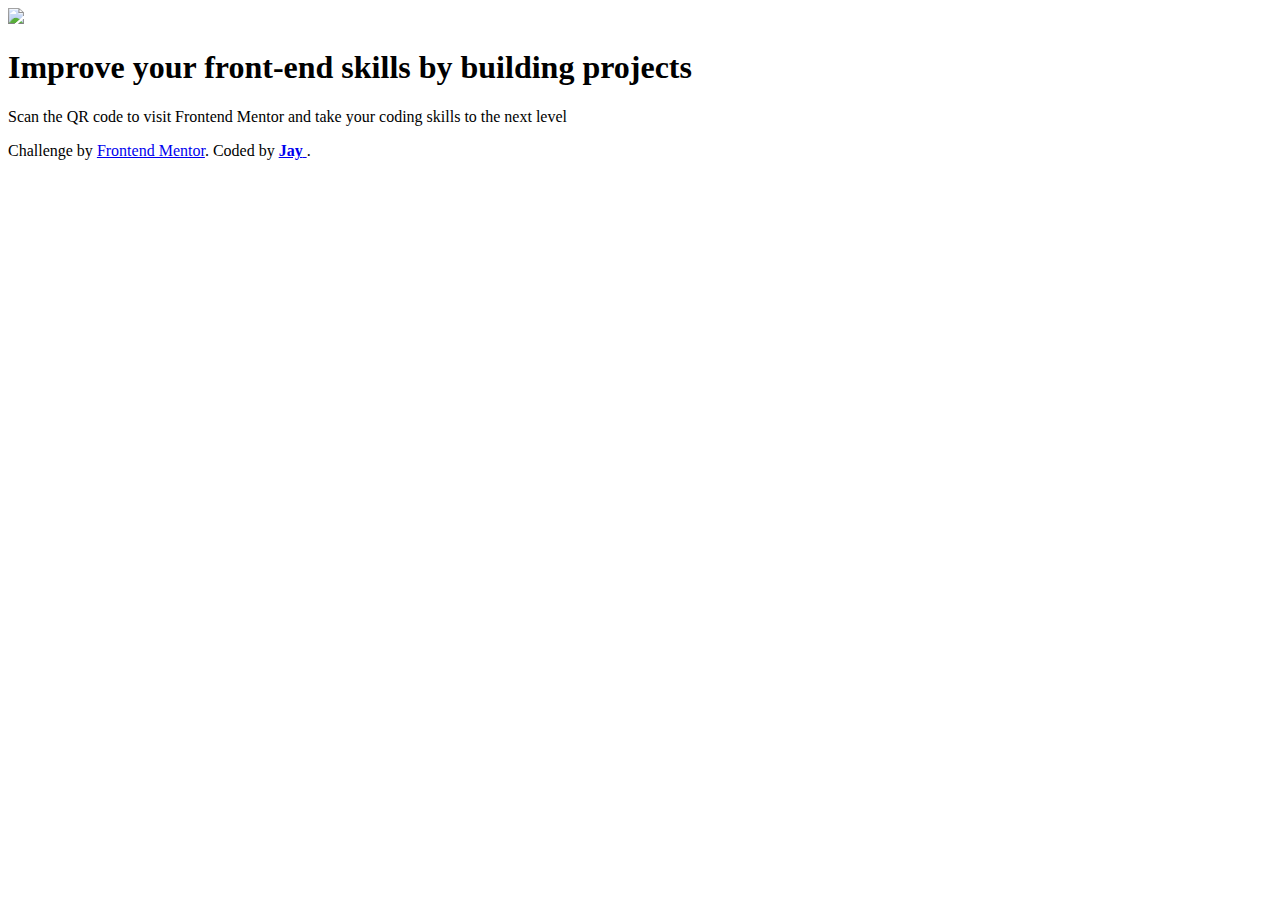
==== qr-code-component-main/index.html @ f654293c "qr code component challenge initial upload" ====
<!DOCTYPE html>
<html lang="en">
<head>
  <meta charset="UTF-8">
  <meta name="viewport" content="width=device-width, initial-scale=1.0"> <!-- displays site properly based on user's device -->
  <link rel="stylesheet" href="/styles/style.css">
  <link rel="icon" type="image/png" sizes="32x32" href="./images/favicon-32x32.png">
  
  <title>Frontend Mentor | QR code component</title>

</head>
<body>
  <div  class="container">
    <div class="card">
      <img src="/images/image-qr-code.png">
      <h1>Improve your front-end skills by building projects</h1>
      <p>Scan the QR code to visit Frontend Mentor and take your coding skills to the next level</p>
    </div>
  </div>
  <div  class="container">
    <div class="attribution">
      Challenge by <a href="https://www.frontendmentor.io?ref=challenge" target="_blank">Frontend Mentor</a>. 
      Coded by <a href="#"><strong>Jay</strong> </a>.
    </div>
  </div>
</body>
</html>
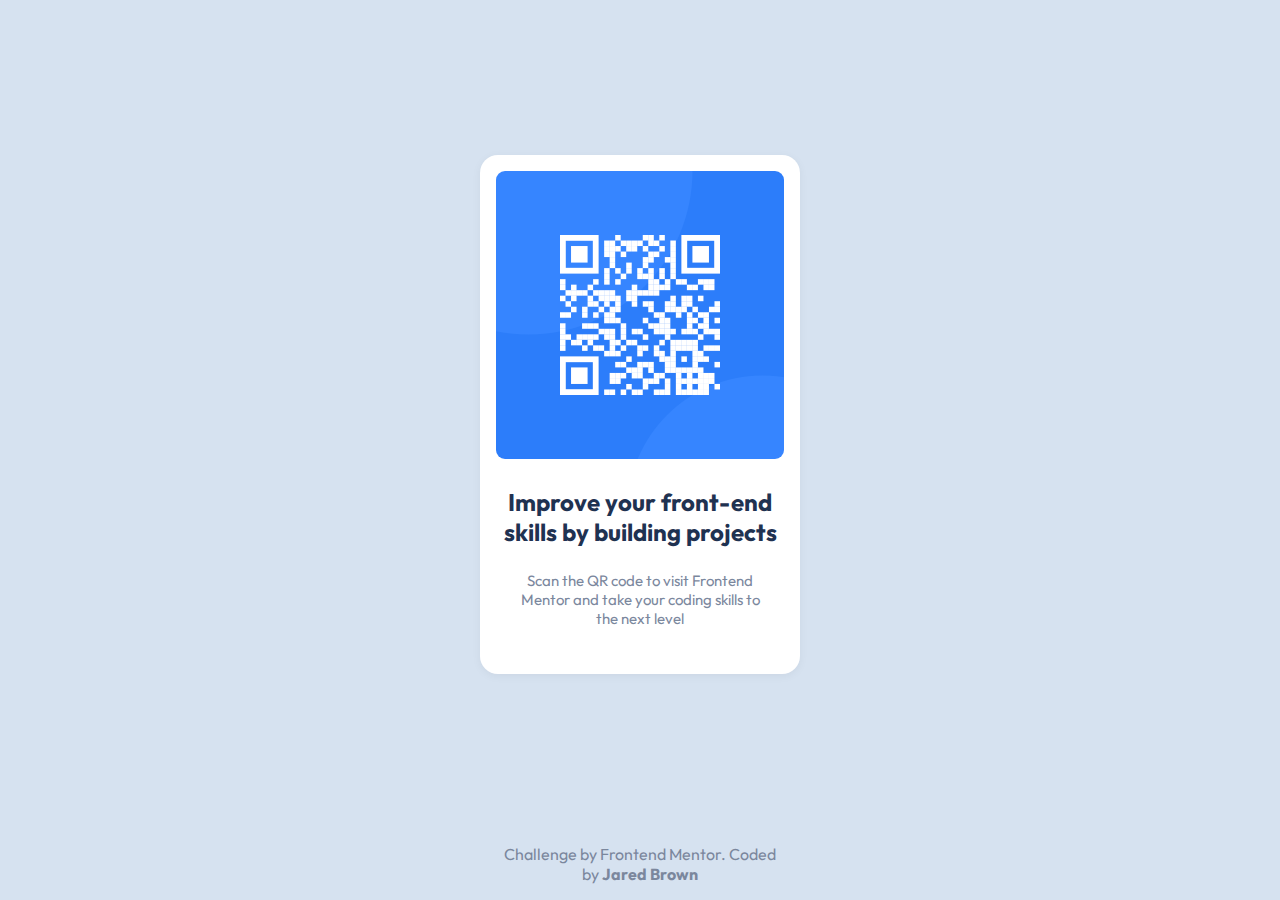
==== commit 074744e8: "code cleanup" ====
--- a/qr-code-component-main/index.html
+++ b/qr-code-component-main/index.html
@@ -3,7 +3,7 @@
 <head>
   <meta charset="UTF-8">
   <meta name="viewport" content="width=device-width, initial-scale=1.0"> <!-- displays site properly based on user's device -->
-  <link rel="stylesheet" href="/styles/style.css">
+  <link rel="stylesheet" href="./styles/style.css">
   <link rel="icon" type="image/png" sizes="32x32" href="./images/favicon-32x32.png">
   
   <title>Frontend Mentor | QR code component</title>
@@ -12,15 +12,13 @@
 <body>
   <div  class="container">
     <div class="card">
-      <img src="/images/image-qr-code.png">
+      <img src="./images/image-qr-code.png">
       <h1>Improve your front-end skills by building projects</h1>
       <p>Scan the QR code to visit Frontend Mentor and take your coding skills to the next level</p>
     </div>
-  </div>
-  <div  class="container">
     <div class="attribution">
       Challenge by <a href="https://www.frontendmentor.io?ref=challenge" target="_blank">Frontend Mentor</a>. 
-      Coded by <a href="#"><strong>Jay</strong> </a>.
+      Coded by <a href="#"><strong>Jared Brown</strong> </a>
     </div>
   </div>
 </body>
--- a/qr-code-component-main/styles/style.css
+++ b/qr-code-component-main/styles/style.css
@@ -0,0 +1,73 @@
+@import url('https://fonts.googleapis.com/css2?family=Outfit:wght@400;700&display=swap');
+
+* {
+  margin: 0;
+  box-sizing: border-box;
+  font-family: 'outfit', sans-serif;
+}
+
+body {
+  background-color: hsl(212, 45%, 89%);
+}
+
+.container {
+  display: flex;
+  flex-direction: column;
+  align-items: center;
+  width: 100vw;
+  height: 100vh;
+  margin: 0 auto;
+}
+
+.card,
+.attribution {
+  width: 320px;
+  padding: 1em;
+  text-align: center;
+}
+
+.card {
+  margin: auto 0;
+  background-color: hsl(0, 0%, 100%);
+  border-radius: 18px;
+  box-shadow: 0 2px 10px hsl(0, 0%, 0%, 5%);
+}
+
+img {
+  width: 100%;
+  height: auto;
+  border-radius: 9px;
+}
+
+.attribution {  
+  color: hsl(220, 15%, 55%);
+}
+
+a {
+  text-decoration: none;
+  color: hsl(220, 15%, 55%);
+}
+
+a:hover {
+  color: hsl(0, 100%, 63%);
+}
+
+/* -------------------------------
+  Typography
+  --------------------------------*/
+
+h1 {
+  color: hsl(218, 44%, 22%); 
+  font-size: 1.5rem;
+  font-weight: 700;
+  margin: 1em 0 1em 0;
+}
+
+p {
+  display: inline-block;
+  color: hsl(220, 15%, 55%);
+  font-size: 0.9375rem;
+  font-weight: 400;
+  margin-bottom: 2em;
+  width: 90%;
+}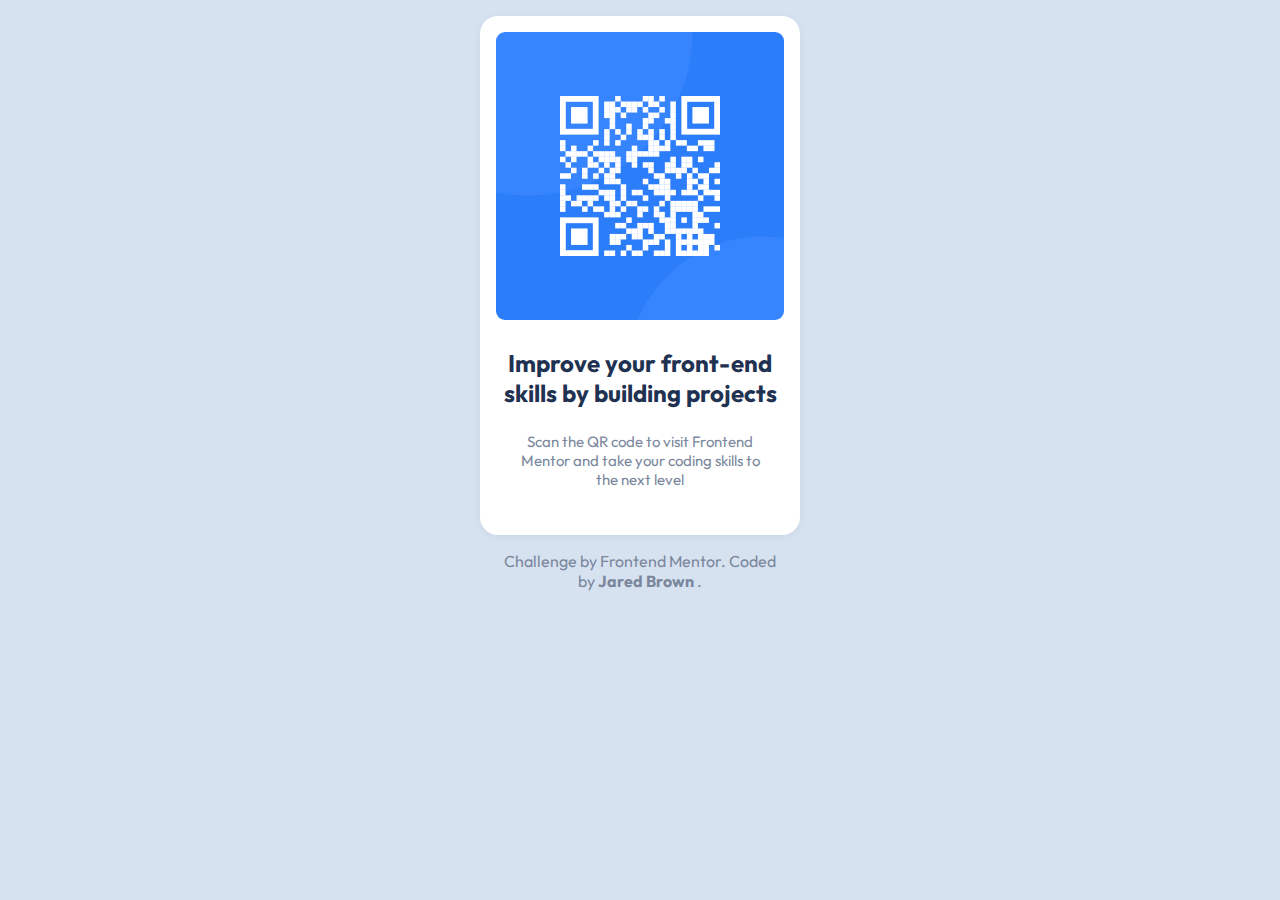
==== commit 54675db4: "css grid" ====
--- a/qr-code-component-main/index.html
+++ b/qr-code-component-main/index.html
@@ -10,16 +10,19 @@
 
 </head>
 <body>
-  <div  class="container">
-    <div class="card">
-      <img src="./images/image-qr-code.png">
-      <h1>Improve your front-end skills by building projects</h1>
-      <p>Scan the QR code to visit Frontend Mentor and take your coding skills to the next level</p>
-    </div>
-    <div class="attribution">
+
+  <main>
+    <article class="card">
+          <img src="./images/image-qr-code.png" alt="QR Code">
+          <h1>Improve your front-end skills by building projects</h1>
+          <p>Scan the QR code to visit Frontend Mentor and take your coding skills to the next level</p>
+    </article>
+  </main>
+
+  <footer class="attribution">
       Challenge by <a href="https://www.frontendmentor.io?ref=challenge" target="_blank">Frontend Mentor</a>. 
-      Coded by <a href="#"><strong>Jared Brown</strong> </a>
-    </div>
-  </div>
+      Coded by <a href="#"><strong>Jared Brown</strong> </a>.
+  </footer>
+    
 </body>
 </html>--- a/qr-code-component-main/styles/style.css
+++ b/qr-code-component-main/styles/style.css
@@ -7,40 +7,35 @@
 }
 
 body {
+  display: grid;
+  place-content: center;
   background-color: hsl(212, 45%, 89%);
+  padding: 1rem;
 }
 
-.container {
-  display: flex;
-  flex-direction: column;
-  align-items: center;
-  width: 100vw;
-  height: 100vh;
-  margin: 0 auto;
+.card {
+  text-align: center;
+  background-color: hsl(0, 0%, 100%);
+  border-radius: 18px;
+  box-shadow: 0 2px 10px hsl(0, 0%, 0%, 5%);
 }
 
 .card,
 .attribution {
-  width: 320px;
+  max-width: 320px;
   padding: 1em;
-  text-align: center;
 }
 
-.card {
-  margin: auto 0;
-  background-color: hsl(0, 0%, 100%);
-  border-radius: 18px;
-  box-shadow: 0 2px 10px hsl(0, 0%, 0%, 5%);
+.attribution {  
+  padding: 1rem;
+  text-align: center;
+  color: hsl(220, 15%, 55%);
 }
 
 img {
   width: 100%;
   height: auto;
   border-radius: 9px;
-}
-
-.attribution {  
-  color: hsl(220, 15%, 55%);
 }
 
 a {
